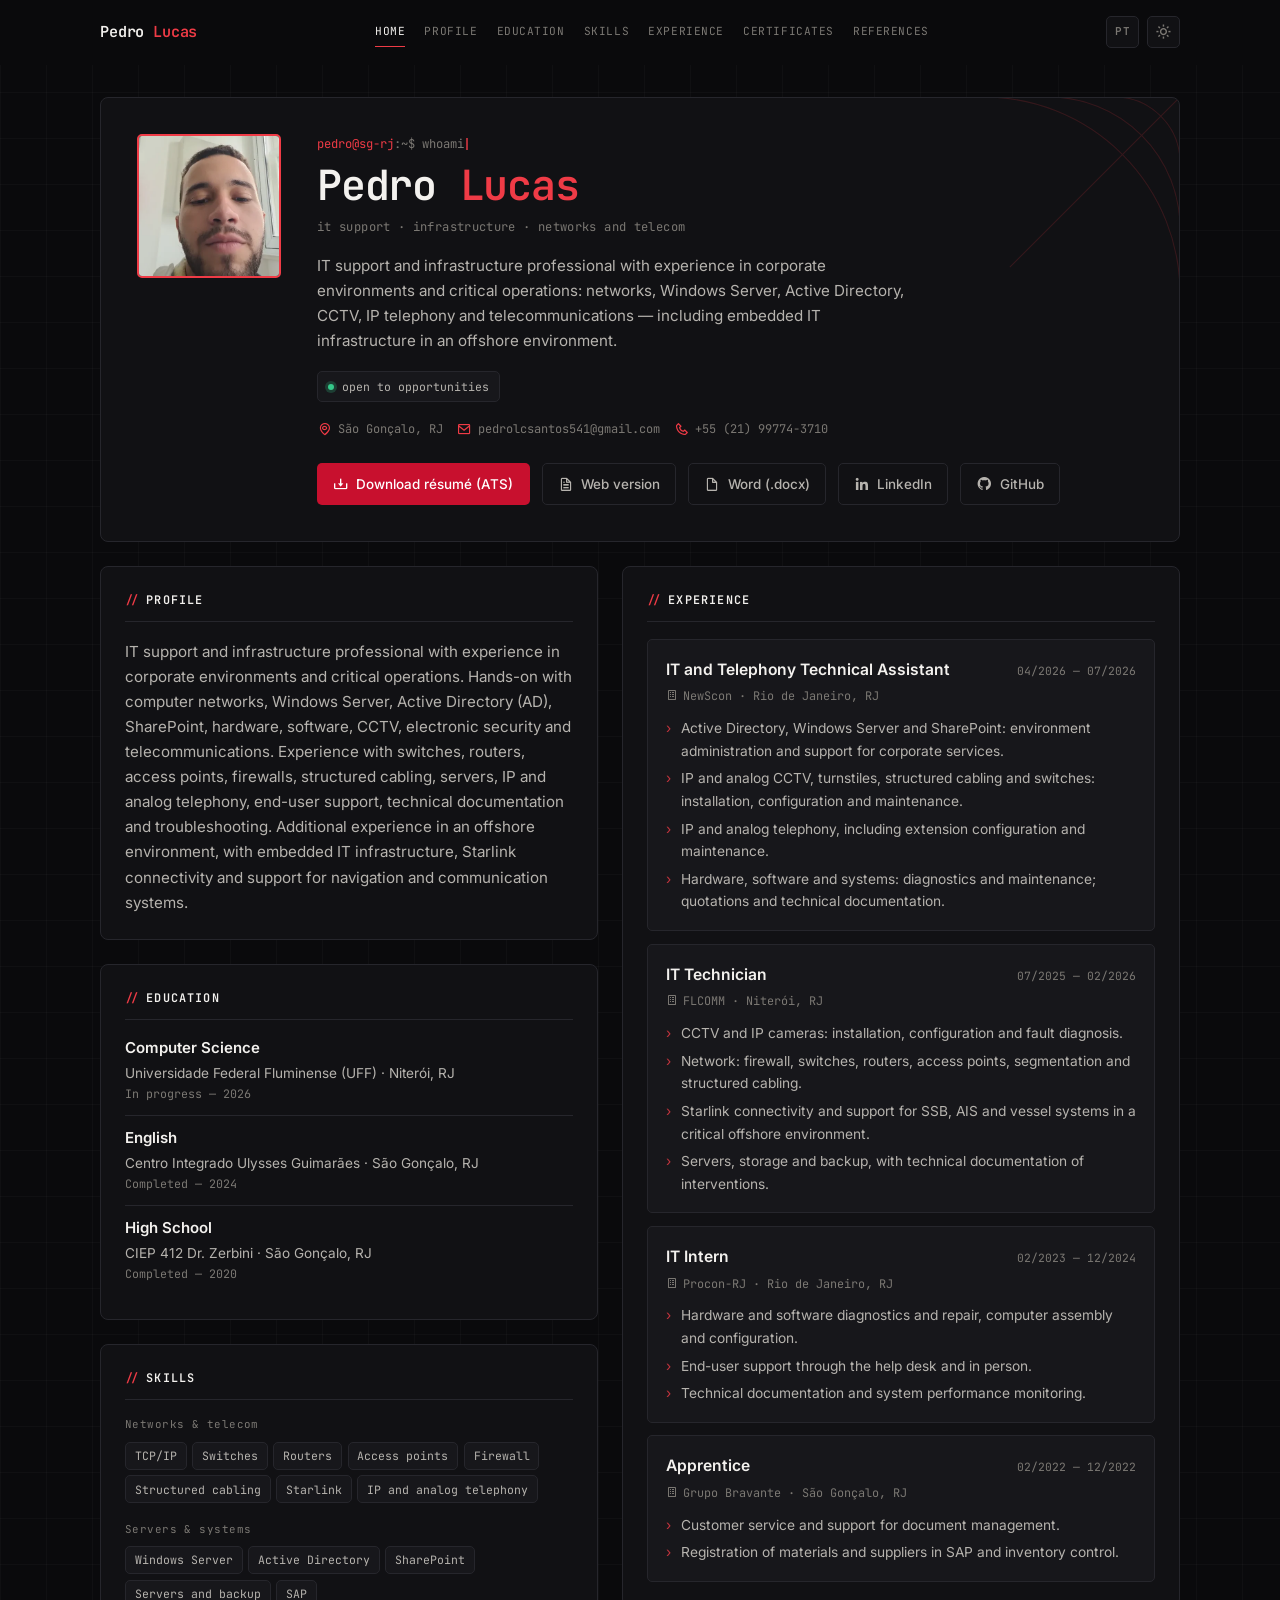
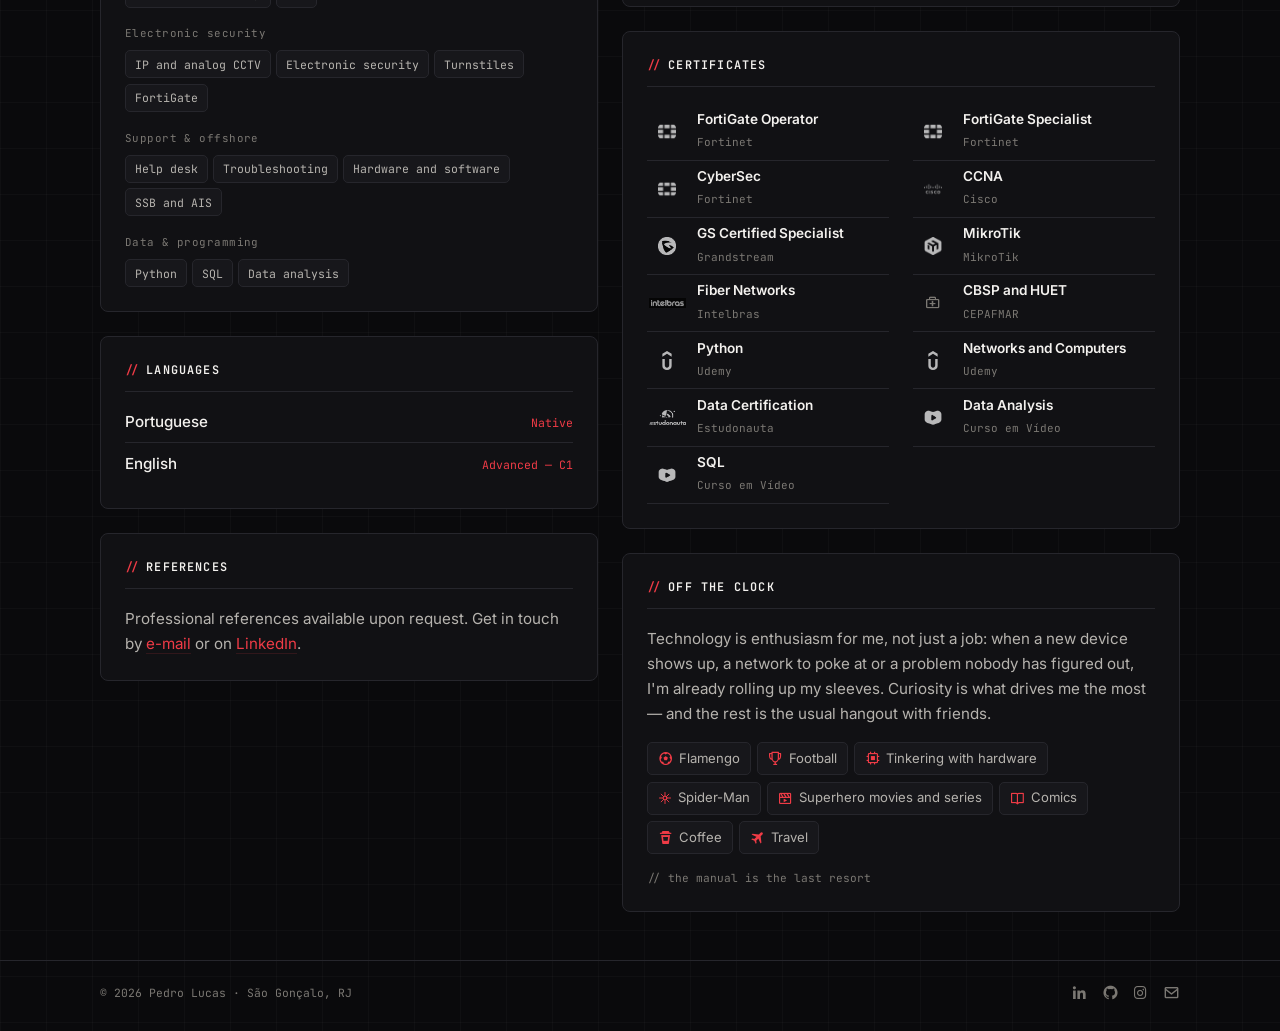
==== en.html @ 1f4e1dc3 "Endireita a foto do hero e adiciona a versão em inglês do site e do ATS. A foto estava girada 90° e " ====
<!DOCTYPE html>
<html lang="en">
<head>
    <meta charset="UTF-8">
    <meta name="viewport" content="width=device-width, initial-scale=1.0">
    <meta name="description" content="Pedro Lucas — IT Support, IT Infrastructure, Networks and Telecommunications. São Gonçalo, RJ, Brazil.">
    <meta name="theme-color" content="#0a0a0c">

    <title>Pedro Lucas — IT Support and Infrastructure</title>

    <!-- FONTS -->
    <link rel="preconnect" href="https://fonts.googleapis.com">
    <link rel="preconnect" href="https://fonts.gstatic.com" crossorigin>
    <link href="https://fonts.googleapis.com/css2?family=Inter:wght@400;500;600&family=JetBrains+Mono:wght@400;500;600&display=swap" rel="stylesheet">

    <!-- ICONS -->
    <link rel="stylesheet" href="https://cdn.jsdelivr.net/npm/boxicons@2.1.4/css/boxicons.min.css">

    <!-- CSS -->
    <link rel="stylesheet" href="assets/css/styles.css">

    <!-- FAVICON -->
    <link rel="icon" type="image/png" sizes="32x32" href="assets/img/favicon-32.png">
    <link rel="apple-touch-icon" sizes="180x180" href="assets/img/apple-touch-icon.png">
</head>
<body class="dark-theme" data-pdf-filename="Pedro-Lucas-Resume.pdf">
    <!-- HEADER -->
    <header class="header" id="header">
        <nav class="nav container">
            <a href="#home" class="nav__logo">Pedro <span>Lucas</span></a>

            <div class="nav__menu" id="nav-menu">
                <ul class="nav__list">
                    <li><a href="#home" class="nav__link active-link">Home</a></li>
                    <li><a href="#profile" class="nav__link">Profile</a></li>
                    <li><a href="#education" class="nav__link">Education</a></li>
                    <li><a href="#skills" class="nav__link">Skills</a></li>
                    <li><a href="#experience" class="nav__link">Experience</a></li>
                    <li><a href="#certificate" class="nav__link">Certificates</a></li>
                    <li><a href="#references" class="nav__link">References</a></li>
                </ul>
                <button class="nav__close icon-btn" id="nav-close" aria-label="Close menu">
                    <i class='bx bx-x'></i>
                </button>
            </div>

            <div class="nav__actions">
                <a class="icon-btn lang-switch" href="index.html" hreflang="pt-BR" lang="pt-BR" title="Versão em português" aria-label="Ver versão em português">PT</a>
                <button class="icon-btn" id="theme-button" title="Toggle theme" aria-label="Toggle theme">
                    <i class='bx bx-moon' id="theme-icon"></i>
                </button>
                <button class="icon-btn nav__toggle" id="nav-toggle" aria-label="Open menu">
                    <i class='bx bx-menu'></i>
                </button>
            </div>
        </nav>
    </header>

    <main class="container" id="resume">
        <!-- HERO -->
        <section class="hero" id="home">
            <svg class="hero__web" viewBox="0 0 220 220" aria-hidden="true">
                <g fill="none" stroke="currentColor" stroke-width="1">
                    <path d="M220 0 L0 0 M220 0 L64 156 M220 0 L220 220"/>
                    <path d="M160 0 A60 60 0 0 1 220 60"/>
                    <path d="M100 0 A120 120 0 0 1 220 120"/>
                    <path d="M40 0 A180 180 0 0 1 220 180"/>
                </g>
            </svg>

            <div class="hero__photo">
                <img src="assets/img/pedro.webp" alt="Photo of Pedro Lucas" class="hero__img"
                     width="405" height="405" fetchpriority="high" decoding="async">
            </div>

            <div class="hero__content">
                <p class="hero__prompt"><span>pedro@sg-rj</span>:~$ whoami</p>
                <h1 class="hero__title">Pedro <b>Lucas</b></h1>
                <p class="hero__role">it support · infrastructure · networks and telecom</p>
                <p class="hero__text">
                    IT support and infrastructure professional with experience in corporate environments and
                    critical operations: networks, Windows Server, Active Directory, CCTV, IP telephony and
                    telecommunications — including embedded IT infrastructure in an offshore environment.
                </p>

                <p class="hero__status"><span class="hero__dot"></span> open to opportunities</p>

                <div class="hero__chips">
                    <span class="chip"><i class='bx bx-map'></i> São Gonçalo, RJ</span>
                    <a class="chip" href="mailto:pedrolcsantos541@gmail.com"><i class='bx bx-envelope'></i> pedrolcsantos541@gmail.com</a>
                    <a class="chip" href="tel:+5521997743710"><i class='bx bx-phone'></i> +55 (21) 99774-3710</a>
                </div>

                <div class="hero__actions">
                    <a class="btn btn--primary" id="resume-button" href="assets/curriculo-pedro-lucas-ats-en.pdf" download="Pedro-Lucas-Resume-ATS.pdf">
                        <i class='bx bx-download'></i> Download résumé (ATS)
                    </a>
                    <button class="btn btn--ghost" id="resume-button-web" title="Download the visual version, same as the site">
                        <i class='bx bx-file'></i> Web version
                    </button>
                    <a class="btn btn--ghost" href="assets/curriculo-pedro-lucas-ats-en.docx" download="Pedro-Lucas-Resume.docx" title="For portals that only accept Word files">
                        <i class='bx bx-file-blank'></i> Word (.docx)
                    </a>
                    <a class="btn btn--ghost" href="https://www.linkedin.com/in/pedro-lucas-b03024219/" target="_blank" rel="noopener">
                        <i class='bx bxl-linkedin'></i> LinkedIn
                    </a>
                    <a class="btn btn--ghost" href="https://github.com/PedruscoCRF" target="_blank" rel="noopener">
                        <i class='bx bxl-github'></i> GitHub
                    </a>
                </div>
            </div>
        </section>

        <div class="layout">
            <!-- LEFT COLUMN -->
            <div class="layout__col">
                <!-- PROFILE -->
                <section class="card section" id="profile">
                    <h2 class="card__title">Profile</h2>
                    <p class="card__text">
                        IT support and infrastructure professional with experience in corporate environments
                        and critical operations. Hands-on with computer networks, Windows Server, Active
                        Directory (AD), SharePoint, hardware, software, CCTV, electronic security and
                        telecommunications. Experience with switches, routers, access points, firewalls,
                        structured cabling, servers, IP and analog telephony, end-user support, technical
                        documentation and troubleshooting. Additional experience in an offshore environment,
                        with embedded IT infrastructure, Starlink connectivity and support for navigation and
                        communication systems.
                    </p>
                </section>

                <!-- EDUCATION -->
                <section class="card section" id="education">
                    <h2 class="card__title">Education</h2>
                    <ul class="timeline">
                        <li class="timeline__item">
                            <span class="timeline__dot"></span>
                            <div class="timeline__body">
                                <h3 class="timeline__title">Computer Science</h3>
                                <span class="timeline__place">Universidade Federal Fluminense (UFF) · Niterói, RJ</span>
                                <span class="timeline__year">In progress — 2026</span>
                            </div>
                        </li>
                        <li class="timeline__item">
                            <span class="timeline__dot"></span>
                            <div class="timeline__body">
                                <h3 class="timeline__title">English</h3>
                                <span class="timeline__place">Centro Integrado Ulysses Guimarães · São Gonçalo, RJ</span>
                                <span class="timeline__year">Completed — 2024</span>
                            </div>
                        </li>
                        <li class="timeline__item timeline__item--last">
                            <span class="timeline__dot"></span>
                            <div class="timeline__body">
                                <h3 class="timeline__title">High School</h3>
                                <span class="timeline__place">CIEP 412 Dr. Zerbini · São Gonçalo, RJ</span>
                                <span class="timeline__year">Completed — 2020</span>
                            </div>
                        </li>
                    </ul>
                </section>

                <!-- SKILLS -->
                <section class="card section" id="skills">
                    <h2 class="card__title">Skills</h2>

                    <div class="skill-group">
                    <h3 class="card__subtitle">Networks &amp; telecom</h3>
                    <div class="tags">
                        <span class="tag">TCP/IP</span>
                        <span class="tag">Switches</span>
                        <span class="tag">Routers</span>
                        <span class="tag">Access points</span>
                        <span class="tag">Firewall</span>
                        <span class="tag">Structured cabling</span>
                        <span class="tag">Starlink</span>
                        <span class="tag">IP and analog telephony</span>
                    </div>
                    </div>

                    <div class="skill-group">
                    <h3 class="card__subtitle">Servers &amp; systems</h3>
                    <div class="tags">
                        <span class="tag">Windows Server</span>
                        <span class="tag">Active Directory</span>
                        <span class="tag">SharePoint</span>
                        <span class="tag">Servers and backup</span>
                        <span class="tag">SAP</span>
                    </div>
                    </div>

                    <div class="skill-group">
                    <h3 class="card__subtitle">Electronic security</h3>
                    <div class="tags">
                        <span class="tag">IP and analog CCTV</span>
                        <span class="tag">Electronic security</span>
                        <span class="tag">Turnstiles</span>
                        <span class="tag">FortiGate</span>
                    </div>
                    </div>

                    <div class="skill-group">
                    <h3 class="card__subtitle">Support &amp; offshore</h3>
                    <div class="tags">
                        <span class="tag">Help desk</span>
                        <span class="tag">Troubleshooting</span>
                        <span class="tag">Hardware and software</span>
                        <span class="tag">SSB and AIS</span>
                    </div>
                    </div>

                    <div class="skill-group">
                    <h3 class="card__subtitle">Data &amp; programming</h3>
                    <div class="tags">
                        <span class="tag">Python</span>
                        <span class="tag">SQL</span>
                        <span class="tag">Data analysis</span>
                    </div>
                    </div>
                </section>

                <!-- LANGUAGES -->
                <section class="card section" id="languages">
                    <h2 class="card__title">Languages</h2>
                    <ul class="language-list">
                        <li class="language">
                            <span class="language__name">Portuguese</span>
                            <span class="language__level">Native</span>
                        </li>
                        <li class="language">
                            <span class="language__name">English</span>
                            <span class="language__level">Advanced — C1</span>
                        </li>
                    </ul>
                </section>

                <!-- REFERENCES -->
                <section class="card section" id="references">
                    <h2 class="card__title">References</h2>
                    <p class="card__text">
                        Professional references available upon request.
                        Get in touch by
                        <a href="mailto:pedrolcsantos541@gmail.com" class="link">e-mail</a>
                        or on
                        <a href="https://www.linkedin.com/in/pedro-lucas-b03024219/" target="_blank" rel="noopener" class="link">LinkedIn</a>.
                    </p>
                </section>
            </div>

            <!-- RIGHT COLUMN -->
            <div class="layout__col">
                <!-- EXPERIENCE -->
                <section class="card section" id="experience">
                    <h2 class="card__title">Experience</h2>

                    <article class="job">
                        <div class="job__head">
                            <h3 class="job__title">IT and Telephony Technical Assistant</h3>
                            <span class="job__period">04/2026 — 07/2026</span>
                        </div>
                        <span class="job__company">
                            <i class='bx bx-building'></i> NewScon · Rio de Janeiro, RJ
                        </span>
                        <ul class="job__list">
                            <li>Active Directory, Windows Server and SharePoint: environment administration and support for corporate services.</li>
                            <li>IP and analog CCTV, turnstiles, structured cabling and switches: installation, configuration and maintenance.</li>
                            <li>IP and analog telephony, including extension configuration and maintenance.</li>
                            <li>Hardware, software and systems: diagnostics and maintenance; quotations and technical documentation.</li>
                        </ul>
                    </article>

                    <article class="job">
                        <div class="job__head">
                            <h3 class="job__title">IT Technician</h3>
                            <span class="job__period">07/2025 — 02/2026</span>
                        </div>
                        <span class="job__company">
                            <i class='bx bx-building'></i> FLCOMM · Niterói, RJ
                        </span>
                        <ul class="job__list">
                            <li>CCTV and IP cameras: installation, configuration and fault diagnosis.</li>
                            <li>Network: firewall, switches, routers, access points, segmentation and structured cabling.</li>
                            <li>Starlink connectivity and support for SSB, AIS and vessel systems in a critical offshore environment.</li>
                            <li>Servers, storage and backup, with technical documentation of interventions.</li>
                        </ul>
                    </article>

                    <article class="job">
                        <div class="job__head">
                            <h3 class="job__title">IT Intern</h3>
                            <span class="job__period">02/2023 — 12/2024</span>
                        </div>
                        <a class="job__company" href="http://www.procon.rj.gov.br" target="_blank" rel="noopener">
                            <i class='bx bx-building'></i> Procon-RJ · Rio de Janeiro, RJ
                        </a>
                        <ul class="job__list">
                            <li>Hardware and software diagnostics and repair, computer assembly and configuration.</li>
                            <li>End-user support through the help desk and in person.</li>
                            <li>Technical documentation and system performance monitoring.</li>
                        </ul>
                    </article>

                    <article class="job">
                        <div class="job__head">
                            <h3 class="job__title">Apprentice</h3>
                            <span class="job__period">02/2022 — 12/2022</span>
                        </div>
                        <a class="job__company" href="https://bravante.com.br" target="_blank" rel="noopener">
                            <i class='bx bx-building'></i> Grupo Bravante · São Gonçalo, RJ
                        </a>
                        <ul class="job__list">
                            <li>Customer service and support for document management.</li>
                            <li>Registration of materials and suppliers in SAP and inventory control.</li>
                        </ul>
                    </article>
                </section>

                <!-- CERTIFICATES -->
                <section class="card section" id="certificate">
                    <h2 class="card__title">Certificates</h2>
                    <ul class="certificates">
                        <li class="certificate">
                            <span class="certificate__icon certificate__icon--logo"><img class="certificate__logo" src="assets/img/logos/fortinet.png" alt="Fortinet"></span>
                            <div>
                                <h3 class="certificate__title">FortiGate Operator</h3>
                                <span class="certificate__meta">Fortinet</span>
                            </div>
                        </li>
                        <li class="certificate">
                            <span class="certificate__icon certificate__icon--logo"><img class="certificate__logo" src="assets/img/logos/fortinet.png" alt="Fortinet"></span>
                            <div>
                                <h3 class="certificate__title">FortiGate Specialist</h3>
                                <span class="certificate__meta">Fortinet</span>
                            </div>
                        </li>
                        <li class="certificate">
                            <span class="certificate__icon certificate__icon--logo"><img class="certificate__logo" src="assets/img/logos/fortinet.png" alt="Fortinet"></span>
                            <div>
                                <h3 class="certificate__title">CyberSec</h3>
                                <span class="certificate__meta">Fortinet</span>
                            </div>
                        </li>
                        <li class="certificate">
                            <span class="certificate__icon certificate__icon--logo"><img class="certificate__logo" src="assets/img/logos/cisco.png" alt="Cisco"></span>
                            <div>
                                <h3 class="certificate__title">CCNA</h3>
                                <span class="certificate__meta">Cisco</span>
                            </div>
                        </li>
                        <li class="certificate">
                            <span class="certificate__icon certificate__icon--logo"><img class="certificate__logo" src="assets/img/logos/grandstream.png" alt="Grandstream"></span>
                            <div>
                                <h3 class="certificate__title">GS Certified Specialist</h3>
                                <span class="certificate__meta">Grandstream</span>
                            </div>
                        </li>
                        <li class="certificate">
                            <span class="certificate__icon certificate__icon--logo"><img class="certificate__logo" src="assets/img/logos/mikrotik.png" alt="MikroTik"></span>
                            <div>
                                <h3 class="certificate__title">MikroTik</h3>
                                <span class="certificate__meta">MikroTik</span>
                            </div>
                        </li>
                        <li class="certificate">
                            <span class="certificate__icon certificate__icon--logo"><img class="certificate__logo" src="assets/img/logos/intelbras.png" alt="Intelbras"></span>
                            <div>
                                <h3 class="certificate__title">Fiber Networks</h3>
                                <span class="certificate__meta">Intelbras</span>
                            </div>
                        </li>
                        <li class="certificate">
                            <i class='bx bx-first-aid certificate__icon'></i>
                            <div>
                                <h3 class="certificate__title">CBSP and HUET</h3>
                                <span class="certificate__meta">CEPAFMAR</span>
                            </div>
                        </li>
                        <li class="certificate">
                            <span class="certificate__icon certificate__icon--logo"><img class="certificate__logo" src="assets/img/logos/udemy.svg" alt="Udemy"></span>
                            <div>
                                <h3 class="certificate__title">Python</h3>
                                <span class="certificate__meta">Udemy</span>
                            </div>
                        </li>
                        <li class="certificate">
                            <span class="certificate__icon certificate__icon--logo"><img class="certificate__logo" src="assets/img/logos/udemy.svg" alt="Udemy"></span>
                            <div>
                                <h3 class="certificate__title">Networks and Computers</h3>
                                <span class="certificate__meta">Udemy</span>
                            </div>
                        </li>
                        <li class="certificate">
                            <span class="certificate__icon certificate__icon--logo"><img class="certificate__logo" src="assets/img/logos/estudonauta.png" alt="Estudonauta"></span>
                            <div>
                                <h3 class="certificate__title">Data Certification</h3>
                                <span class="certificate__meta">Estudonauta</span>
                            </div>
                        </li>
                        <li class="certificate">
                            <span class="certificate__icon certificate__icon--logo"><img class="certificate__logo" src="assets/img/logos/cursoemvideo.png" alt="Curso em Vídeo"></span>
                            <div>
                                <h3 class="certificate__title">Data Analysis</h3>
                                <span class="certificate__meta">Curso em Vídeo</span>
                            </div>
                        </li>
                        <li class="certificate">
                            <span class="certificate__icon certificate__icon--logo"><img class="certificate__logo" src="assets/img/logos/cursoemvideo.png" alt="Curso em Vídeo"></span>
                            <div>
                                <h3 class="certificate__title">SQL</h3>
                                <span class="certificate__meta">Curso em Vídeo</span>
                            </div>
                        </li>
                    </ul>
                </section>

                <!-- INTERESTS -->
                <section class="card section" id="interests">
                    <h2 class="card__title">Off the clock</h2>
                    <p class="card__text interests__lead">
                        Technology is enthusiasm for me, not just a job: when a new device shows up, a network
                        to poke at or a problem nobody has figured out, I'm already rolling up my sleeves.
                        Curiosity is what drives me the most — and the rest is the usual hangout with friends.
                    </p>
                    <div class="interests">
                        <div class="interest"><i class='bx bx-football'></i><span>Flamengo</span></div>
                        <div class="interest"><i class='bx bx-trophy'></i><span>Football</span></div>
                        <div class="interest"><i class='bx bx-chip'></i><span>Tinkering with hardware</span></div>
                        <div class="interest">
                            <svg class="interest__icon" viewBox="0 0 24 24" fill="none" stroke="currentColor" stroke-width="1.6" stroke-linecap="round" aria-hidden="true">
                                <circle cx="12" cy="12" r="3.2" />
                                <path d="M12 2.5v6.3M12 15.2v6.3M2.5 12h6.3M15.2 12h6.3M5.4 5.4l4.5 4.5M14.1 14.1l4.5 4.5M18.6 5.4l-4.5 4.5M9.9 14.1l-4.5 4.5" />
                            </svg>
                            <span>Spider-Man</span>
                        </div>
                        <div class="interest"><i class='bx bx-movie-play'></i><span>Superhero movies and series</span></div>
                        <div class="interest"><i class='bx bx-book-open'></i><span>Comics</span></div>
                        <div class="interest"><i class='bx bxs-coffee-togo'></i><span>Coffee</span></div>
                        <div class="interest"><i class='bx bxs-plane-alt'></i><span>Travel</span></div>
                    </div>
                    <p class="interests__note">// the manual is the last resort</p>
                </section>

            </div>
        </div>
    </main>

    <!-- FOOTER -->
    <footer class="footer">
        <div class="container footer__inner">
            <p>© <span id="year">2026</span> Pedro Lucas · São Gonçalo, RJ</p>
            <div class="footer__social">
                <a href="https://www.linkedin.com/in/pedro-lucas-b03024219/" target="_blank" rel="noopener" aria-label="LinkedIn"><i class='bx bxl-linkedin'></i></a>
                <a href="https://github.com/PedruscoCRF" target="_blank" rel="noopener" aria-label="GitHub"><i class='bx bxl-github'></i></a>
                <a href="https://instagram.com/pedrusco.atl/" target="_blank" rel="noopener" aria-label="Instagram"><i class='bx bxl-instagram'></i></a>
                <a href="mailto:pedrolcsantos541@gmail.com" aria-label="E-mail"><i class='bx bx-envelope'></i></a>
            </div>
        </div>
    </footer>

    <!-- SCROLL TOP -->
    <a href="#home" class="scrolltop" id="scrolltop" aria-label="Back to top">
        <i class='bx bx-up-arrow-alt'></i>
    </a>

    <!-- ATS RÉSUMÉ (only visible when printing / downloading the PDF) -->
    <section class="ats-resume" id="ats-resume" aria-hidden="true">
        <header class="ats-head">
            <h1>Pedro Lucas Martins dos Santos Almeida</h1>
            <p class="ats-role">IT Support | IT Infrastructure | Networks and Telecommunications</p>
            <p class="ats-contact">São Gonçalo - RJ | +55 (21) 99774-3710 | pedrolcsantos541@gmail.com</p>
            <p class="ats-contact">
                <a href="https://www.linkedin.com/in/pedro-lucas-b03024219/">linkedin.com/in/pedro-lucas-b03024219</a> |
                <a href="https://github.com/PedruscoCRF">github.com/PedruscoCRF</a> |
                <a href="https://pedruscocrf.github.io/pedrusco.github.io/">pedruscocrf.github.io/pedrusco.github.io</a>
            </p>
        </header>

        <h2>Professional Summary</h2>
        <p>
            IT Support and Infrastructure professional with experience in corporate environments and critical
            operations. Hands-on with computer networks, Windows Server, Active Directory (AD), SharePoint,
            hardware, software, CCTV, electronic security and telecommunications. Experience with switches,
            routers, access points, firewalls, structured cabling, servers, IP and analog telephony, end-user
            support, technical documentation and troubleshooting. Additional experience in an offshore
            environment, with embedded IT infrastructure, Starlink connectivity and support for navigation and
            communication systems, including SSB and AIS.
        </p>

        <h2>Technical Skills</h2>
        <p>
            Active Directory (AD) | Windows Server | SharePoint | TCP/IP Networks | Switches | Routers |
            Access Points | Firewall | Structured Cabling | IP/Analog CCTV | Electronic Security |
            IP/Analog Telephony | Starlink | Servers | Hardware and Software | Help Desk |
            Troubleshooting | SAP | SSB | AIS
        </p>

        <h2>Professional Experience</h2>

        <div class="ats-job">
            <h3>IT and Telephony Technical Assistant</h3>
            <p class="ats-meta">04/2026 - 07/2026 | NEWSCON - Rio de Janeiro - RJ</p>
            <ul>
                <li>Administration and maintenance of Active Directory (AD), Windows Server and SharePoint, supporting infrastructure and corporate services.</li>
                <li>Hardware and software diagnostics and maintenance; installation and configuration of systems and applications.</li>
                <li>Preparation of quotations, documents and technical specifications for IT equipment, services and solutions.</li>
                <li>Installation and configuration of IP and analog CCTV, turnstiles, electronic security, structured cabling and switches.</li>
                <li>Installation and support of IP and analog telephony, including extension configuration and maintenance.</li>
            </ul>
        </div>

        <div class="ats-job">
            <h3>IT Technician</h3>
            <p class="ats-meta">07/2025 - 02/2026 | FLCOMM - Niterói - RJ</p>
            <ul>
                <li>Installation, configuration and maintenance of CCTV and IP cameras, with fault diagnosis, network adjustments and operational support.</li>
                <li>Support for network infrastructure: firewall, structured cabling, switches, routers, access points and segmentation.</li>
                <li>Configuration, monitoring and support of Starlink and other satellite communication systems.</li>
                <li>Basic management of servers, network services, storage and backup routines.</li>
                <li>Support for SSB, AIS and auxiliary systems integrated into the vessel network; hardware, software and network troubleshooting in a critical environment.</li>
                <li>Technical documentation of configurations, topologies and interventions performed.</li>
            </ul>
        </div>

        <div class="ats-job">
            <h3>IT Intern</h3>
            <p class="ats-meta">02/2023 - 12/2024 | Procon-RJ - Rio de Janeiro - RJ</p>
            <ul>
                <li>Diagnosis of computer equipment problems and resolution of hardware and software failures.</li>
                <li>Assembly and configuration of computers, operating systems and applications.</li>
                <li>Technical support to users, in-person service and installation/configuration of help desk tools.</li>
                <li>Preparation of technical documentation and monitoring of system performance.</li>
            </ul>
        </div>

        <div class="ats-job">
            <h3>Apprentice</h3>
            <p class="ats-meta">02/2022 - 12/2022 | Grupo Bravante - São Gonçalo - RJ</p>
            <ul>
                <li>Customer service, support for document management and administrative routines.</li>
                <li>Management and registration of materials and suppliers in SAP, plus inventory control.</li>
            </ul>
        </div>

        <h2>Education</h2>
        <ul>
            <li>Computer Science - In progress (2026) | Universidade Federal Fluminense (UFF) - Niterói, RJ</li>
            <li>English - Completed (2024) | Centro Integrado Ulysses Guimarães - São Gonçalo, RJ</li>
            <li>High School - Completed (2020) | CIEP 412 Dr. Zerbini - São Gonçalo, RJ</li>
        </ul>

        <h2>Certifications and Courses</h2>
        <p>
            FortiGate Operator (Fortinet) | FortiGate Specialist (Fortinet) | CyberSec (Fortinet) |
            CCNA (Cisco) | GS Certified Specialist (Grandstream) | MikroTik | Fiber Networks (Intelbras) |
            CBSP and HUET (CEPAFMAR) | Python (Udemy) | Networks and Computers (Udemy) |
            Data Certification (Estudonauta) | Data Analysis (Curso em Vídeo) | SQL (Curso em Vídeo)
        </p>

        <h2>Languages</h2>
        <p>English - Advanced (C1)</p>
    </section>

    <!-- MAIN JS (loads html2pdf on demand) -->
    <script src="assets/js/main.js"></script>
</body>
</html>
---- assets/css/styles.css ----
/* ============ 1. TOKENS ============ */
:root {
    --accent: #c8102e;
    --accent-strong: #e01f30;
    --accent-soft: rgba(200, 16, 46, 0.09);
    --ok: #0f7a55;

    --bg: #f5f4f1;
    --surface: #ffffff;
    --surface-2: #f2f1ed;
    --line: #e2e0da;
    --line-strong: #c6c3ba;
    --title: #101014;
    --text: #45444a;
    --muted: #7a7875;
    --grid: rgba(16, 16, 20, 0.035);

    --radius: 8px;
    --radius-sm: 5px;
    --header-height: 4rem;

    --font-body: 'Inter', system-ui, -apple-system, sans-serif;
    --font-mono: 'JetBrains Mono', ui-monospace, 'SFMono-Regular', Menlo, monospace;

    --ease: cubic-bezier(.4, 0, .2, 1);
}

body.dark-theme {
    --accent: #ef3b46;
    --accent-strong: #c8102e;
    --accent-soft: rgba(239, 59, 70, 0.14);
    --ok: #35c98a;

    --bg: #0a0a0c;
    --surface: #111114;
    --surface-2: #17171b;
    --line: #26262c;
    --line-strong: #3a3a43;
    --title: #f3f1ee;
    --text: #b6b3ae;
    --muted: #7b7873;
    --grid: rgba(255, 255, 255, 0.025);
}

/* ============ 2. BASE ============ */
*,
*::before,
*::after {
    box-sizing: border-box;
}

html {
    scroll-behavior: smooth;
    scroll-padding-top: calc(var(--header-height) + 1rem);
    overflow-x: clip;
}

body {
    margin: 0;
    overflow-x: clip;
    font-family: var(--font-body);
    font-size: 0.95rem;
    line-height: 1.65;
    color: var(--text);
    background-color: var(--bg);
    background-image:
        linear-gradient(var(--grid) 1px, transparent 1px),
        linear-gradient(90deg, var(--grid) 1px, transparent 1px);
    background-size: 46px 46px;
    transition: background-color .3s var(--ease), color .3s var(--ease);
    -webkit-font-smoothing: antialiased;
}

h1, h2, h3, p, ul {
    margin: 0;
}

ul {
    padding: 0;
    list-style: none;
}

a {
    color: inherit;
    text-decoration: none;
}

img {
    max-width: 100%;
    height: auto;
    display: block;
}

button {
    font: inherit;
    color: inherit;
}

::selection {
    background: var(--accent);
    color: #fff;
}

.container {
    width: min(1080px, 100% - 3rem);
    margin-inline: auto;
}

.link {
    color: var(--accent);
    border-bottom: 1px solid var(--accent-soft);
}

.link:hover {
    border-bottom-color: var(--accent);
}

/* ============ 3. HEADER ============ */
/* sem backdrop-filter: ele transforma o header em bloco de contenção
   e quebra o position: fixed do menu mobile */
.header {
    position: sticky;
    top: 0;
    z-index: 100;
    background: var(--bg);
    border-bottom: 1px solid transparent;
    transition: border-color .25s var(--ease);
}

.header.scrolled {
    border-bottom-color: var(--line);
}

.nav {
    height: var(--header-height);
    display: flex;
    align-items: center;
    justify-content: space-between;
    gap: 1rem;
}

.nav__logo {
    font-family: var(--font-mono);
    font-size: 0.95rem;
    font-weight: 600;
    letter-spacing: -0.01em;
    color: var(--title);
    white-space: nowrap;
}

.nav__logo span {
    color: var(--accent);
}

.nav__list {
    display: flex;
    align-items: center;
    gap: 1.2rem;
}

.nav__link {
    display: inline-block;
    padding: 0.3rem 0;
    font-family: var(--font-mono);
    font-size: 0.7rem;
    letter-spacing: 0.05em;
    text-transform: uppercase;
    color: var(--muted);
    border-bottom: 1px solid transparent;
    transition: color .2s var(--ease), border-color .2s var(--ease);
    white-space: nowrap;
}

.nav__link:hover {
    color: var(--title);
}

.nav__link.active-link {
    color: var(--title);
    border-bottom-color: var(--accent);
}

.nav__actions {
    display: flex;
    align-items: center;
    gap: 0.5rem;
}

.icon-btn {
    display: inline-flex;
    align-items: center;
    justify-content: center;
    width: 2.05rem;
    height: 2.05rem;
    border: 1px solid var(--line);
    border-radius: var(--radius-sm);
    background: var(--surface);
    color: var(--muted);
    font-size: 1.05rem;
    cursor: pointer;
    transition: color .2s var(--ease), border-color .2s var(--ease);
}

.icon-btn:hover {
    color: var(--accent);
    border-color: var(--line-strong);
}

/* alternador de idioma (EN / PT) */
.lang-switch {
    font-family: var(--font-mono);
    font-size: 0.68rem;
    font-weight: 600;
    letter-spacing: 0.04em;
}

.nav__toggle,
.nav__close {
    display: none;
}

/* ============ 4. HERO ============ */
.hero {
    position: relative;
    overflow: hidden;
    display: grid;
    grid-template-columns: auto 1fr;
    align-items: start;
    gap: 2.25rem;
    margin-top: 2rem;
    padding: 2.25rem;
    background: var(--surface);
    border: 1px solid var(--line);
    border-radius: var(--radius);
}

.hero__web {
    position: absolute;
    top: -1px;
    right: -1px;
    width: 240px;
    height: 240px;
    color: var(--accent);
    opacity: 0.16;
    pointer-events: none;
}

.hero__photo {
    position: relative;
    flex-shrink: 0;
}

.hero__img {
    width: 144px;
    height: 144px;
    object-fit: cover;
    border-radius: var(--radius-sm);
    border: 2px solid var(--accent);
}

.hero__content {
    position: relative;
    min-width: 0;
}

.hero__prompt {
    font-family: var(--font-mono);
    font-size: 0.76rem;
    color: var(--muted);
}

.hero__prompt span {
    color: var(--accent);
}

.hero__prompt::after {
    content: "";
    display: inline-block;
    width: 2px;
    height: 0.95em;
    margin-left: 2px;
    vertical-align: -2px;
    background: var(--accent);
    opacity: 0.7;
}

.hero__title {
    margin-top: 0.55rem;
    font-family: var(--font-mono);
    font-size: clamp(1.85rem, 4.2vw, 2.6rem);
    font-weight: 600;
    line-height: 1.1;
    letter-spacing: -0.03em;
    color: var(--title);
}

.hero__title b {
    font-weight: 600;
    color: var(--accent);
}

.hero__role {
    margin-top: 0.5rem;
    font-family: var(--font-mono);
    font-size: 0.76rem;
    letter-spacing: 0.03em;
    color: var(--muted);
}

.hero__text {
    margin-top: 1rem;
    max-width: 60ch;
    color: var(--text);
}

.hero__status {
    display: inline-flex;
    align-items: center;
    gap: 0.45rem;
    margin-top: 1.15rem;
    padding: 0.3rem 0.65rem;
    border: 1px solid var(--line);
    border-radius: var(--radius-sm);
    background: var(--surface-2);
    font-family: var(--font-mono);
    font-size: 0.72rem;
    color: var(--text);
}

.hero__dot {
    width: 6px;
    height: 6px;
    border-radius: 50%;
    background: var(--ok);
    box-shadow: 0 0 0 3px color-mix(in srgb, var(--ok) 22%, transparent);
}

.hero__chips {
    display: flex;
    flex-wrap: wrap;
    gap: 0.4rem 0.85rem;
    margin-top: 1.1rem;
}

.chip {
    display: inline-flex;
    align-items: center;
    gap: 0.4rem;
    font-family: var(--font-mono);
    font-size: 0.75rem;
    color: var(--muted);
    word-break: break-word;
    transition: color .2s var(--ease);
}

.chip i {
    color: var(--accent);
    font-size: 0.95rem;
}

a.chip:hover {
    color: var(--accent);
}

.hero__actions {
    display: flex;
    flex-wrap: wrap;
    align-items: center;
    gap: 0.5rem 0.75rem;
    margin-top: 1.5rem;
}

.btn {
    display: inline-flex;
    align-items: center;
    gap: 0.45rem;
    padding: 0.55rem 0.95rem;
    border: 1px solid transparent;
    border-radius: var(--radius-sm);
    font-size: 0.84rem;
    font-weight: 500;
    cursor: pointer;
    transition: background-color .2s var(--ease), color .2s var(--ease), border-color .2s var(--ease);
}

.btn i {
    font-size: 1rem;
}

.btn--primary {
    background: var(--accent-strong);
    color: #fff;
}

.btn--primary:hover {
    background: var(--accent);
}

.btn--ghost {
    border-color: var(--line);
    background: transparent;
    color: var(--text);
}

.btn--ghost:hover {
    border-color: var(--accent);
    color: var(--accent);
}

/* ============ 5. LAYOUT & CARDS ============ */
.layout {
    display: grid;
    grid-template-columns: 1fr 1.12fr;
    gap: 1.5rem;
    margin: 1.5rem 0 3rem;
    align-items: start;
}

.layout__col {
    display: grid;
    gap: 1.5rem;
    min-width: 0;
}

.card {
    padding: 1.5rem;
    background: var(--surface);
    border: 1px solid var(--line);
    border-radius: var(--radius);
    transition: border-color .25s var(--ease);
}

.card:hover {
    border-color: var(--line-strong);
}

.card__title {
    display: flex;
    align-items: center;
    gap: 0.45rem;
    margin-bottom: 1.05rem;
    padding-bottom: 0.65rem;
    border-bottom: 1px solid var(--line);
    font-family: var(--font-mono);
    font-size: 0.74rem;
    font-weight: 600;
    letter-spacing: 0.1em;
    text-transform: uppercase;
    color: var(--title);
}

.card__title::before {
    content: "//";
    color: var(--accent);
    letter-spacing: 0;
}

.card__subtitle {
    margin: 1.1rem 0 0.45rem;
    font-family: var(--font-mono);
    font-size: 0.68rem;
    font-weight: 400;
    letter-spacing: 0.04em;
    color: var(--muted);
}

.card__subtitle:first-of-type {
    margin-top: 0;
}

/* cada grupo (subtítulo + tags) fica inteiro na mesma página */
.skill-group {
    display: grid;
    gap: 0.45rem;
    break-inside: avoid;
}

.skill-group + .skill-group {
    margin-top: 1.1rem;
}

.skill-group .card__subtitle {
    margin: 0;
}

.card__text {
    color: var(--text);
}

/* ============ 6. TIMELINE ============ */
.timeline {
    display: grid;
}

.timeline__item {
    display: block;
    padding: 0.65rem 0;
    border-top: 1px solid var(--line);
}

.timeline__item:first-child {
    border-top: 0;
    padding-top: 0;
}

.timeline__dot,
.timeline__item::before {
    display: none;
}

.timeline__body {
    display: grid;
    gap: 0.05rem;
    min-width: 0;
}

.timeline__title {
    font-size: 0.94rem;
    font-weight: 600;
    color: var(--title);
}

.timeline__place {
    font-size: 0.85rem;
    color: var(--text);
}

.timeline__year {
    font-family: var(--font-mono);
    font-size: 0.73rem;
    color: var(--muted);
}

/* ============ 7. TAGS ============ */
.tags {
    display: flex;
    flex-wrap: wrap;
    gap: 0.35rem;
}

.tag {
    display: inline-flex;
    align-items: center;
    padding: 0.22rem 0.55rem;
    border: 1px solid var(--line);
    border-radius: var(--radius-sm);
    background: var(--surface-2);
    font-family: var(--font-mono);
    font-size: 0.72rem;
    color: var(--text);
    transition: border-color .2s var(--ease), color .2s var(--ease);
}

.tag:hover {
    border-color: var(--accent);
    color: var(--accent);
}

/* ============ 8. LANGUAGES ============ */
.language-list {
    display: grid;
}

.language {
    display: flex;
    align-items: baseline;
    justify-content: space-between;
    gap: 1rem;
    padding: 0.5rem 0;
    border-top: 1px solid var(--line);
}

.language:first-child {
    border-top: 0;
    padding-top: 0;
}

.language__name {
    font-weight: 500;
    color: var(--title);
}

.language__level {
    font-family: var(--font-mono);
    font-size: 0.72rem;
    color: var(--accent);
}

/* ============ 9. EXPERIENCE ============ */
.job {
    padding: 1.05rem 1.1rem;
    border: 1px solid var(--line);
    border-radius: var(--radius-sm);
    background: var(--surface-2);
}

.job + .job {
    margin-top: 0.8rem;
}

.job__head {
    display: flex;
    flex-wrap: wrap;
    align-items: baseline;
    justify-content: space-between;
    gap: 0.2rem 1rem;
}

.job__title {
    font-size: 0.98rem;
    font-weight: 600;
    color: var(--title);
}

.job__period {
    font-family: var(--font-mono);
    font-size: 0.71rem;
    color: var(--muted);
    white-space: nowrap;
}

.job__company {
    display: inline-flex;
    align-items: baseline;
    gap: 0.3rem;
    margin-top: 0.15rem;
    font-family: var(--font-mono);
    font-size: 0.74rem;
    color: var(--muted);
    transition: color .2s var(--ease);
}

.job__company:hover {
    color: var(--accent);
}

.job__list {
    display: grid;
    gap: 0.3rem;
    margin-top: 0.6rem;
    font-size: 0.86rem;
}

.job__list li {
    position: relative;
    padding-left: 0.95rem;
    color: var(--text);
}

.job__list li::before {
    content: "›";
    position: absolute;
    left: 0;
    color: var(--accent);
    opacity: .8;
}

/* ============ 10. CERTIFICATES ============ */
.certificates {
    display: grid;
    grid-template-columns: repeat(2, minmax(0, 1fr));
    column-gap: 1.5rem;
    align-content: start;
}

.certificate {
    display: flex;
    align-items: center;
    gap: 0.6rem;
    min-height: 2.75rem;
    padding: 0.4rem 0;
    border-bottom: 1px solid var(--line);
}

/* slot fixo do logo: mantém o texto das duas colunas no mesmo eixo */
.certificate__icon {
    display: inline-flex;
    align-items: center;
    justify-content: center;
    width: 2.5rem;
    flex: 0 0 2.5rem;
    color: var(--muted);
    font-size: 1rem;
}

.certificate__icon--logo {
    padding: 0;
    background: transparent;
    border: 0;
}

.certificate__logo {
    display: block;
    height: 1.15rem;
    width: auto;
    max-width: 2.3rem;
    object-fit: contain;
    object-position: center;
    filter: grayscale(1);
    opacity: .85;
}

.certificate > div {
    min-width: 0;
}

body.dark-theme .certificate__logo {
    filter: grayscale(1) invert(1) brightness(1.6);
    opacity: .7;
}

.certificate__title {
    font-size: 0.85rem;
    font-weight: 600;
    color: var(--title);
    line-height: 1.35;
}

.certificate__meta {
    font-family: var(--font-mono);
    font-size: 0.69rem;
    color: var(--muted);
}

/* ============ 11. INTERESTS ============ */
.interests {
    display: flex;
    flex-wrap: wrap;
    gap: 0.4rem;
}

.interest {
    display: inline-flex;
    align-items: center;
    gap: 0.4rem;
    padding: 0.3rem 0.6rem;
    border: 1px solid var(--line);
    border-radius: var(--radius-sm);
    background: var(--surface-2);
    font-size: 0.82rem;
    color: var(--text);
}

.interests__lead {
    margin-bottom: 1rem;
}

.interests__note {
    margin-top: 0.9rem;
    font-family: var(--font-mono);
    font-size: 0.7rem;
    color: var(--muted);
}

.interest i {
    font-size: 0.95rem;
    color: var(--accent);
}

.interest__icon {
    width: 14px;
    height: 14px;
    color: var(--accent);
}

/* ============ 12. FOOTER & SCROLLTOP ============ */
.footer {
    border-top: 1px solid var(--line);
    padding: 1.4rem 0 1.8rem;
}

.footer__inner {
    display: flex;
    flex-wrap: wrap;
    align-items: center;
    justify-content: space-between;
    gap: 1rem;
    font-family: var(--font-mono);
    font-size: 0.71rem;
    color: var(--muted);
}

.footer__social {
    display: flex;
    gap: 0.85rem;
}

.footer__social a {
    display: inline-flex;
    align-items: center;
    font-size: 1.05rem;
    color: var(--muted);
    transition: color .2s var(--ease);
}

.footer__social a:hover {
    color: var(--accent);
}

.scrolltop {
    position: fixed;
    right: 1.25rem;
    bottom: 1.25rem;
    z-index: 90;
    display: flex;
    align-items: center;
    justify-content: center;
    width: 2.2rem;
    height: 2.2rem;
    border-radius: var(--radius-sm);
    background: var(--accent-strong);
    color: #fff;
    font-size: 1.1rem;
    opacity: 0;
    visibility: hidden;
    transform: translateY(6px);
    transition: opacity .25s var(--ease), transform .25s var(--ease), visibility .25s;
}

.scrolltop.show-scroll {
    opacity: 1;
    visibility: visible;
    transform: translateY(0);
}

/* ============ 13. RESPONSIVE ============ */
@media screen and (max-width: 1024px) {
    .nav__menu {
        position: fixed;
        inset: 0 0 0 auto;
        width: min(300px, 85vw);
        padding: 5rem 1.75rem 2rem;
        background: var(--surface);
        border-left: 1px solid var(--line);
        transform: translateX(100%);
        visibility: hidden;
        pointer-events: none;
        transition: transform .3s var(--ease), visibility .3s var(--ease);
        z-index: 120;
    }

    .nav__menu.show-menu {
        transform: translateX(0);
        visibility: visible;
        pointer-events: auto;
    }

    .nav__list {
        flex-direction: column;
        align-items: flex-start;
        gap: 0.9rem;
    }

    .nav__link {
        font-size: 0.76rem;
    }

    .nav__toggle,
    .nav__close {
        display: inline-flex;
    }

    .nav__close {
        position: absolute;
        top: 1rem;
        right: 1.2rem;
    }

    .layout {
        grid-template-columns: 1fr;
    }
}

@media screen and (max-width: 700px) {
    .container {
        width: min(100% - 2rem, 1080px);
    }

    .hero {
        grid-template-columns: 1fr;
        gap: 1.5rem;
        padding: 1.6rem;
        margin-top: 1.25rem;
    }

    .hero__web {
        width: 170px;
        height: 170px;
    }

    .hero__img {
        width: 112px;
        height: 112px;
    }

    .card {
        padding: 1.25rem;
    }

    .certificates {
        grid-template-columns: 1fr;
    }

    .job__head {
        flex-direction: column;
        align-items: flex-start;
    }
}

@media screen and (max-width: 380px) {
    .hero__actions .btn {
        width: 100%;
        justify-content: center;
    }
}

/* ============ 14. PDF ============ */
body.pdf-mode {
    --bg: #ffffff;
    --surface: #ffffff;
    --surface-2: #f7f7f7;
    --line: #dcdcdc;
    --line-strong: #bbbbbb;
    --title: #000000;
    --text: #2b2b2b;
    --muted: #666666;
    --accent: #b3121f;
    --accent-strong: #b3121f;
    --grid: transparent;
    background-image: none;
    font-size: 12px;
}

body.pdf-mode .header,
body.pdf-mode .footer,
body.pdf-mode .scrolltop,
body.pdf-mode .hero__actions,
body.pdf-mode .hero__web,
body.pdf-mode .hero__prompt {
    display: none !important;
}

/* colunas viram uma pilha só, reordenada na ordem de um currículo */
body.pdf-mode .layout {
    grid-template-columns: 1fr;
    gap: 0.45rem;
    margin: 0.5rem 0;
}

body.pdf-mode .hero {
    padding: 0.7rem 0.9rem;
    gap: 0.9rem;
}

body.pdf-mode .hero__img {
    width: 74px;
    height: 74px;
}

body.pdf-mode .hero__title {
    font-size: 1.35rem;
}

body.pdf-mode .hero__role {
    margin-top: 0.25rem;
}

body.pdf-mode .hero__text {
    margin-top: 0.5rem;
}

body.pdf-mode .hero__status {
    margin-top: 0.55rem;
}

/* no PDF o selo vira uma barra verde: borda o html2canvas desenha sempre */
body.pdf-mode .hero__dot {
    display: none;
}

body.pdf-mode .hero__status {
    padding-left: 0.5rem;
    border: 0;
    border-left: 2px solid #1f9d63;
    border-radius: 0;
    background: transparent;
}

body.pdf-mode .hero__chips {
    margin-top: 0.55rem;
}

body.pdf-mode .card {
    padding: 0.45rem 0.1rem 0.55rem;
    background: transparent;
    border: 0;
    border-top: 1px solid var(--line);
    border-radius: 0;
}

body.pdf-mode .card__title {
    margin-bottom: 0.45rem;
    padding-bottom: 0.3rem;
    font-size: 0.68rem;
}

body.pdf-mode .card__subtitle {
    margin: 0.6rem 0 0.3rem;
}

body.pdf-mode .skill-group {
    gap: 0.3rem;
}

body.pdf-mode .skill-group + .skill-group {
    margin-top: 0.6rem;
}

body.pdf-mode .timeline__item {
    padding: 0.35rem 0;
}

body.pdf-mode .tags {
    gap: 0.25rem;
}

/* habilidades como texto corrido: quebra de página não fatia chip */
body.pdf-mode .tag {
    padding: 0;
    border: 0;
    background: transparent;
    font-size: 0.72rem;
}

body.pdf-mode .tag + .tag::before {
    content: "\00B7";
    margin-right: 0.32rem;
    color: var(--muted);
}

body.pdf-mode .language {
    padding: 0.3rem 0;
}

body.pdf-mode .job {
    padding: 0.1rem 0 0.1rem 0.6rem;
    background: transparent;
    border: 0;
    border-left: 2px solid var(--line-strong);
    border-radius: 0;
}

body.pdf-mode .job + .job {
    margin-top: 0.5rem;
}

body.pdf-mode .job__list {
    gap: 0.15rem;
    margin-top: 0.4rem;
}

body.pdf-mode .certificates {
    grid-template-columns: repeat(2, 1fr);
    column-gap: 1.2rem;
}

body.pdf-mode .certificate {
    min-height: 2.2rem;
    padding: 0.25rem 0;
}

body.pdf-mode .certificate__logo {
    filter: none;
    opacity: 1;
}

body.pdf-mode .interests {
    gap: 0.25rem;
}

body.pdf-mode .interests__note {
    margin-top: 0.5rem;
}

/* Evita cortar itens pequenos no meio entre as páginas;
   os cards podem quebrar, senão sobra muito branco em cada página */
body.pdf-mode .job,
body.pdf-mode .certificate,
body.pdf-mode .timeline__item {
    break-inside: avoid;
}

/* ============ 15. CURRÍCULO ATS (impressão / PDF) ============ */
.ats-resume {
    display: none;
}

@media print {
    @page {
        size: A4;
        margin: 9mm 12mm;
    }

    body {
        background: #fff !important;
        background-image: none !important;
        color: #000 !important;
    }

    /* No PDF só existe o currículo ATS, em texto selecionável */
    body > *:not(.ats-resume) {
        display: none !important;
    }

    .ats-resume {
        display: block !important;
        font-family: Arial, Helvetica, sans-serif;
        font-size: 9.3pt;
        line-height: 1.25;
        color: #000;
        text-align: left;
    }

    .ats-resume h1 {
        margin: 0 0 1pt;
        font-family: inherit;
        font-size: 17pt;
        font-weight: 700;
        letter-spacing: 0;
        text-transform: none;
        color: #000;
    }

    .ats-resume .ats-role {
        margin: 0 0 1pt;
        font-size: 10.2pt;
        font-weight: 700;
        color: #000;
    }

    .ats-resume .ats-contact {
        margin: 0 0 6pt;
        font-size: 9.2pt;
        color: #000;
    }

    /* links impressos como texto simples, sem azul nem sublinhado */
    .ats-resume .ats-contact a {
        color: #000;
        text-decoration: none;
    }

    .ats-resume h2 {
        margin: 6pt 0 3pt;
        padding-bottom: 1.5pt;
        border-bottom: 0.6pt solid #000;
        font-family: inherit;
        font-size: 10pt;
        font-weight: 700;
        letter-spacing: 0.6pt;
        text-transform: uppercase;
        color: #000;
        break-after: avoid;
    }

    .ats-resume h3 {
        margin: 0;
        font-family: inherit;
        font-size: 9.4pt;
        font-weight: 700;
        text-transform: none;
        color: #000;
    }

    .ats-resume p {
        margin: 0 0 3pt;
    }

    .ats-resume .ats-meta {
        margin: 0 0 2pt;
        font-size: 9pt;
        font-style: italic;
        color: #000;
    }

    .ats-resume ul {
        margin: 0 0 4pt;
        padding-left: 12pt;
        list-style: disc;
        break-inside: avoid;
    }

    .ats-resume li {
        margin: 0 0 1pt;
        padding: 0;
        background: none;
        color: #000;
    }

    .ats-resume li::before {
        content: none;
    }

    .ats-resume .ats-job {
        margin-bottom: 4pt;
        break-inside: avoid;
    }
}
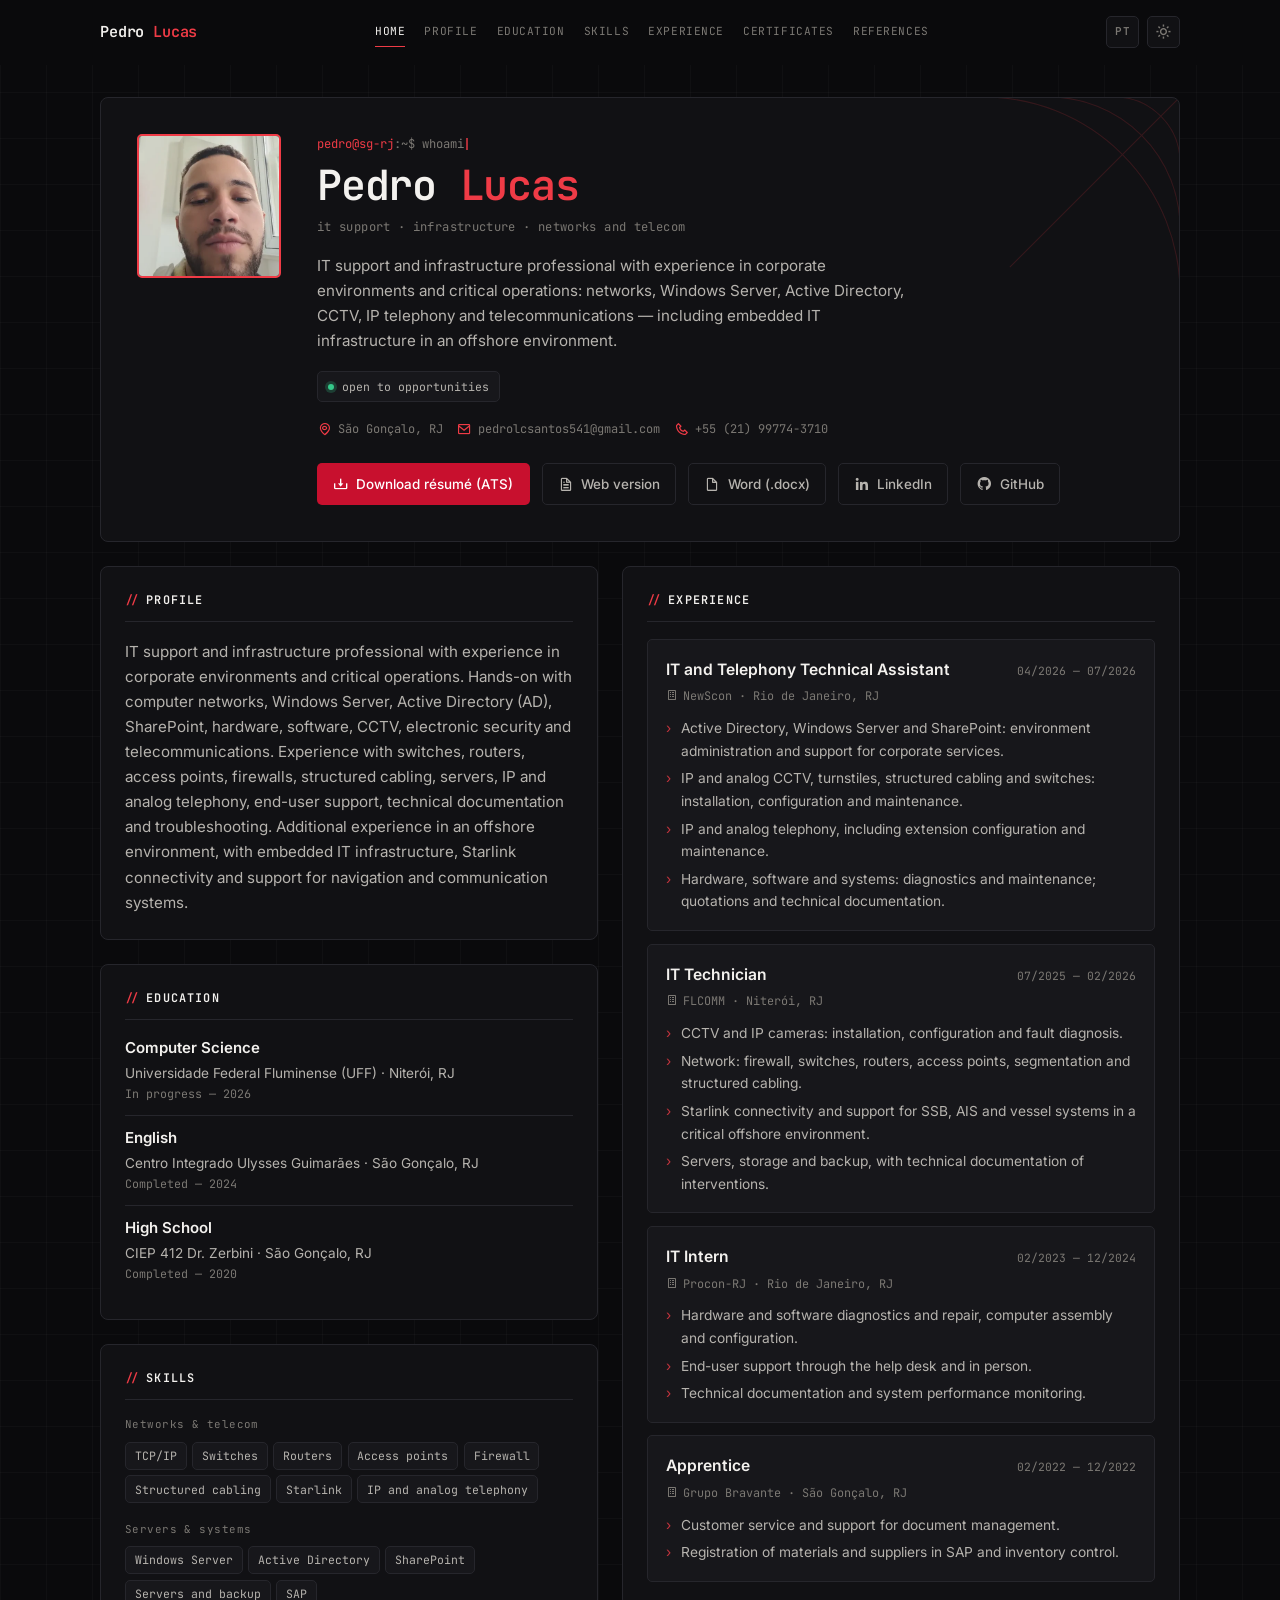
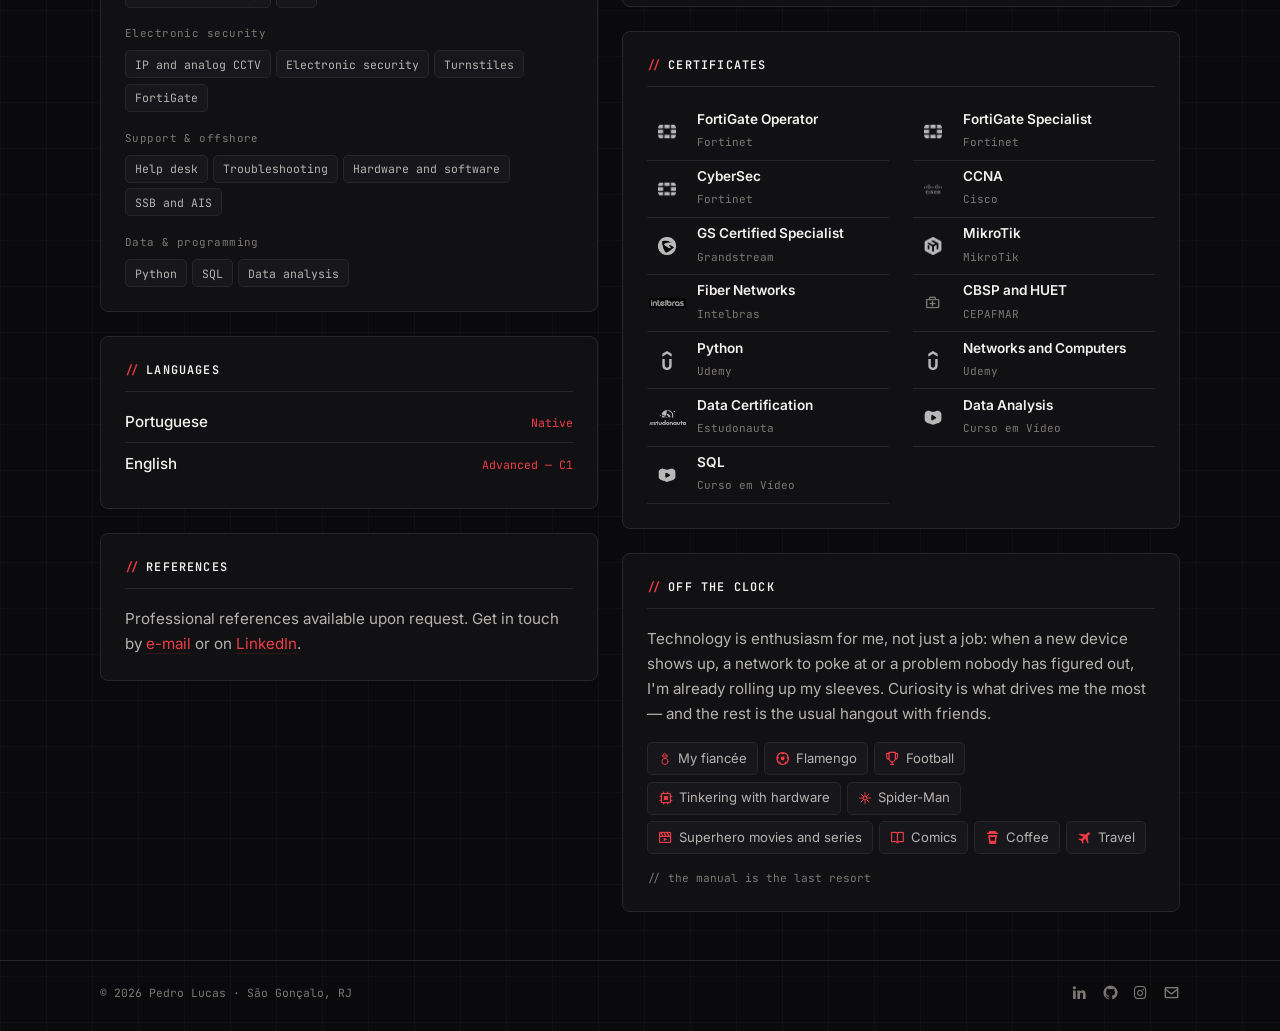
==== commit 7e102506: "Adiciona a noiva à lista de interesses nas duas versões do site. 🤖 Generated with Codebuff Co-Author" ====
--- a/en.html
+++ b/en.html
@@ -7,6 +7,27 @@
     <meta name="theme-color" content="#0a0a0c">
 
     <title>Pedro Lucas — IT Support and Infrastructure</title>
+
+    <!-- LINK PREVIEW (LinkedIn, WhatsApp, Slack…) -->
+    <meta property="og:type" content="profile">
+    <meta property="og:site_name" content="Pedro Lucas">
+    <meta property="og:locale" content="en_US">
+    <meta property="og:locale:alternate" content="pt_BR">
+    <meta property="og:title" content="Pedro Lucas — IT Support and Infrastructure">
+    <meta property="og:description" content="Networks, Windows Server, Active Directory, CCTV and IP telephony. IT support and infrastructure in corporate environments and critical operations.">
+    <meta property="og:url" content="https://pedruscocrf.github.io/pedrusco.github.io/en.html">
+    <meta property="og:image" content="https://pedruscocrf.github.io/pedrusco.github.io/assets/img/og-image-en.jpg">
+    <meta property="og:image:type" content="image/jpeg">
+    <meta property="og:image:width" content="1200">
+    <meta property="og:image:height" content="630">
+    <meta property="og:image:alt" content="Pedro Lucas — IT support and infrastructure">
+    <meta property="profile:first_name" content="Pedro">
+    <meta property="profile:last_name" content="Lucas">
+    <meta name="twitter:card" content="summary_large_image">
+    <meta name="twitter:title" content="Pedro Lucas — IT Support and Infrastructure">
+    <meta name="twitter:description" content="Networks, Windows Server, Active Directory, CCTV and IP telephony. IT support and infrastructure in corporate environments and critical operations.">
+    <meta name="twitter:image" content="https://pedruscocrf.github.io/pedrusco.github.io/assets/img/og-image-en.jpg">
+    <meta name="twitter:image:alt" content="Pedro Lucas — IT support and infrastructure">
 
     <!-- FONTS -->
     <link rel="preconnect" href="https://fonts.googleapis.com">
@@ -422,6 +443,14 @@
                         Curiosity is what drives me the most — and the rest is the usual hangout with friends.
                     </p>
                     <div class="interests">
+                        <div class="interest">
+                            <svg class="interest__icon" viewBox="0 0 24 24" fill="none" stroke="currentColor" stroke-width="1.6" stroke-linecap="round" stroke-linejoin="round" aria-hidden="true">
+                                <path d="M12 2.8 16.2 6.6 12 11 7.8 6.6Z" />
+                                <circle cx="12" cy="16.1" r="5.3" />
+                                <path d="M7.8 6.6h8.4" />
+                            </svg>
+                            <span>My fiancée</span>
+                        </div>
                         <div class="interest"><i class='bx bx-football'></i><span>Flamengo</span></div>
                         <div class="interest"><i class='bx bx-trophy'></i><span>Football</span></div>
                         <div class="interest"><i class='bx bx-chip'></i><span>Tinkering with hardware</span></div>
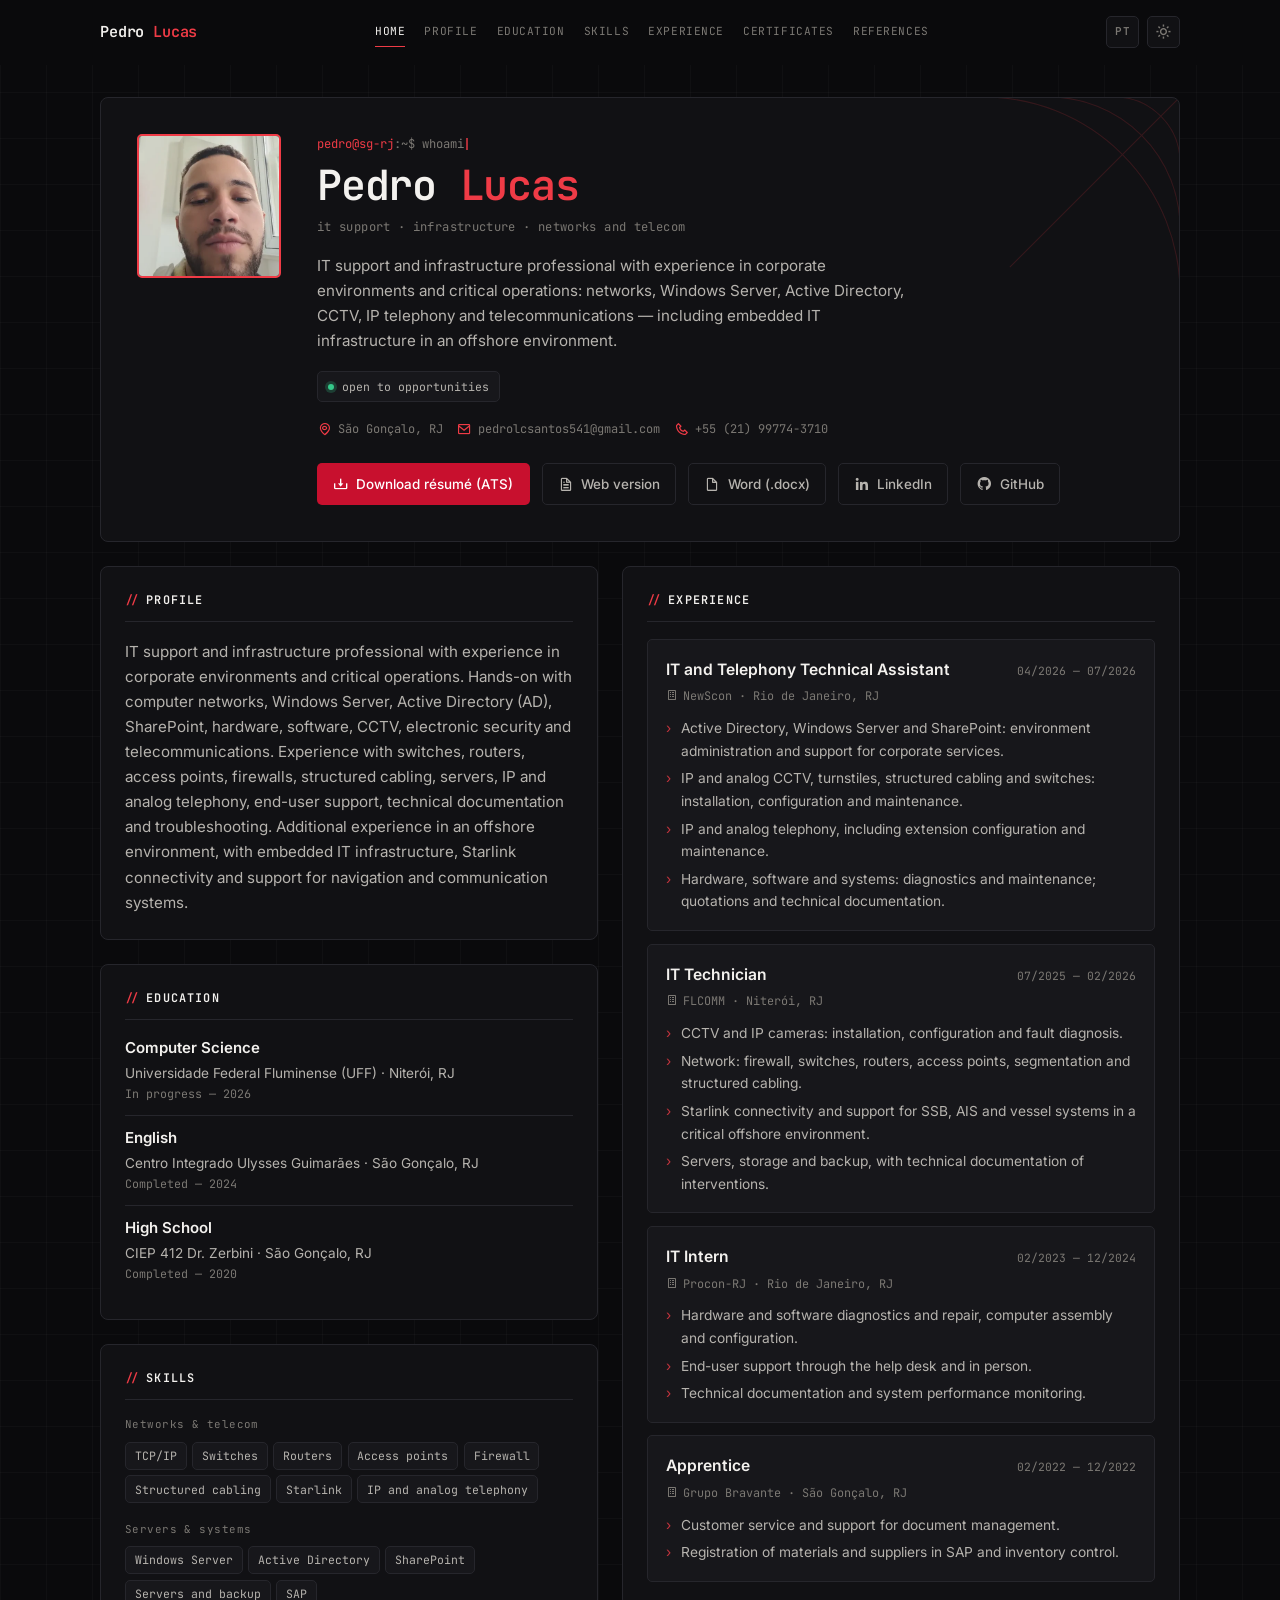
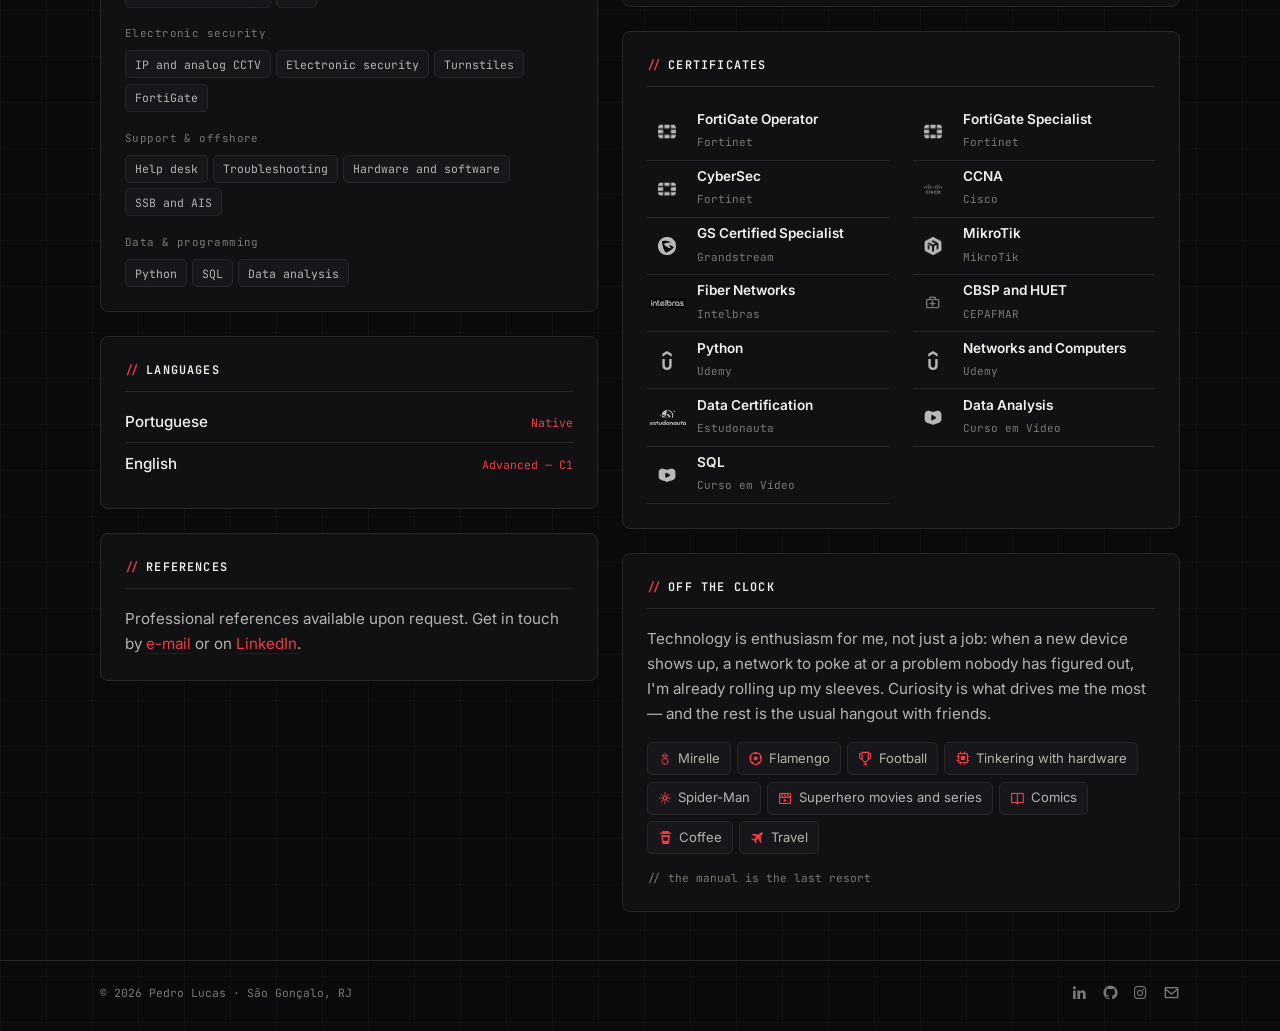
==== commit 5cb2e0d4: "Troca "Minha noiva" pelo nome dela nos interesses das duas versões do site. 🤖 Generated with Codebuf" ====
--- a/en.html
+++ b/en.html
@@ -449,7 +449,7 @@
                                 <circle cx="12" cy="16.1" r="5.3" />
                                 <path d="M7.8 6.6h8.4" />
                             </svg>
-                            <span>My fiancée</span>
+                            <span>Mirelle</span>
                         </div>
                         <div class="interest"><i class='bx bx-football'></i><span>Flamengo</span></div>
                         <div class="interest"><i class='bx bx-trophy'></i><span>Football</span></div>
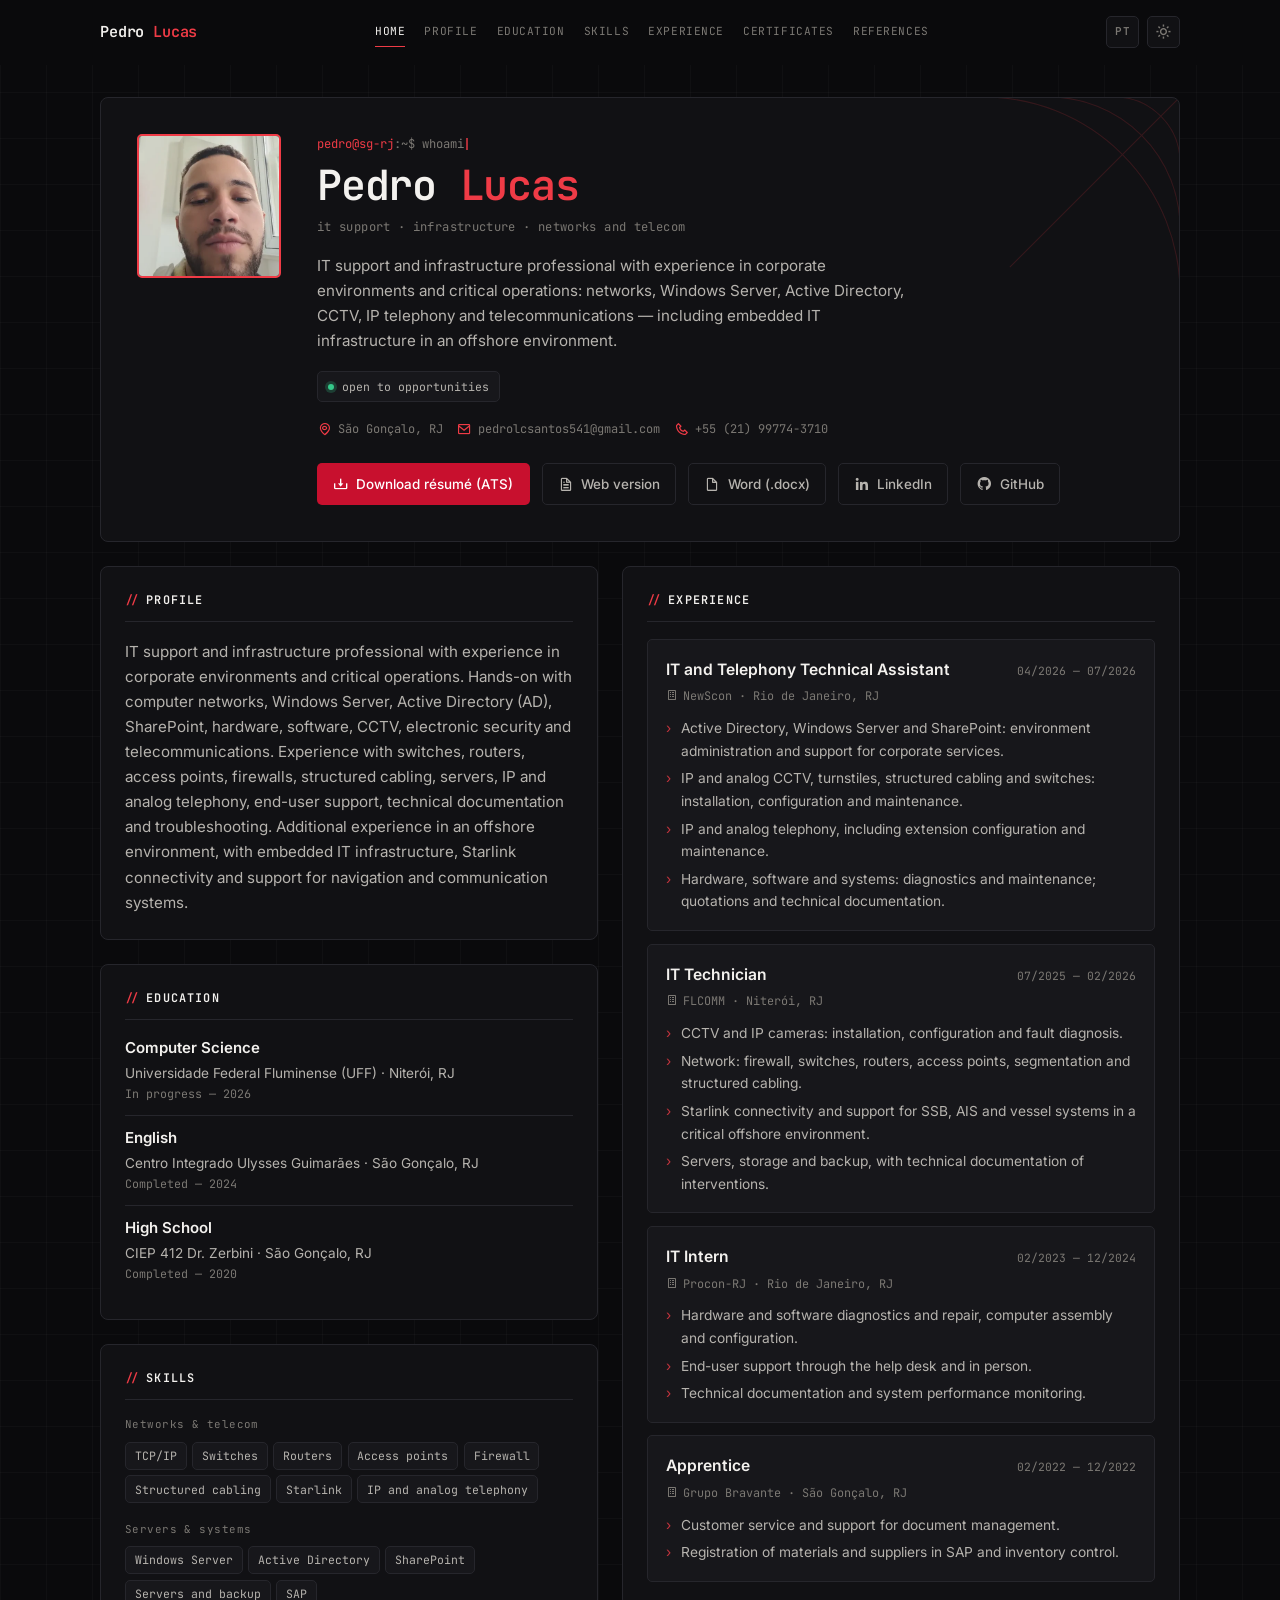
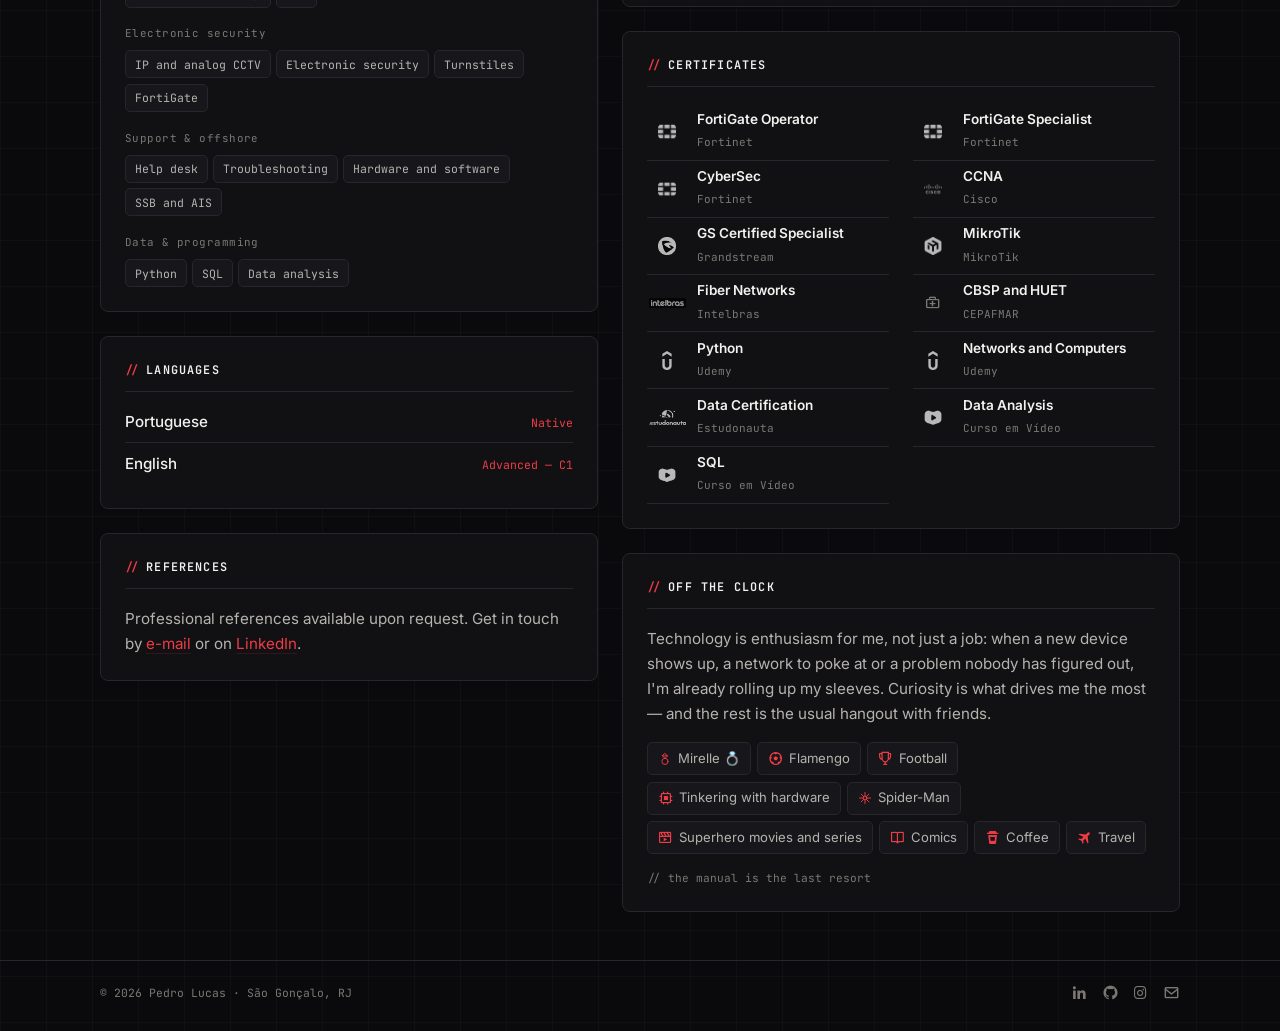
==== commit cb211192: "Acrescenta o anel ao nome dela nos interesses das duas versões do site. 🤖 Generated with Codebuff Co" ====
--- a/en.html
+++ b/en.html
@@ -449,7 +449,7 @@
                                 <circle cx="12" cy="16.1" r="5.3" />
                                 <path d="M7.8 6.6h8.4" />
                             </svg>
-                            <span>Mirelle</span>
+                            <span>Mirelle 💍</span>
                         </div>
                         <div class="interest"><i class='bx bx-football'></i><span>Flamengo</span></div>
                         <div class="interest"><i class='bx bx-trophy'></i><span>Football</span></div>
